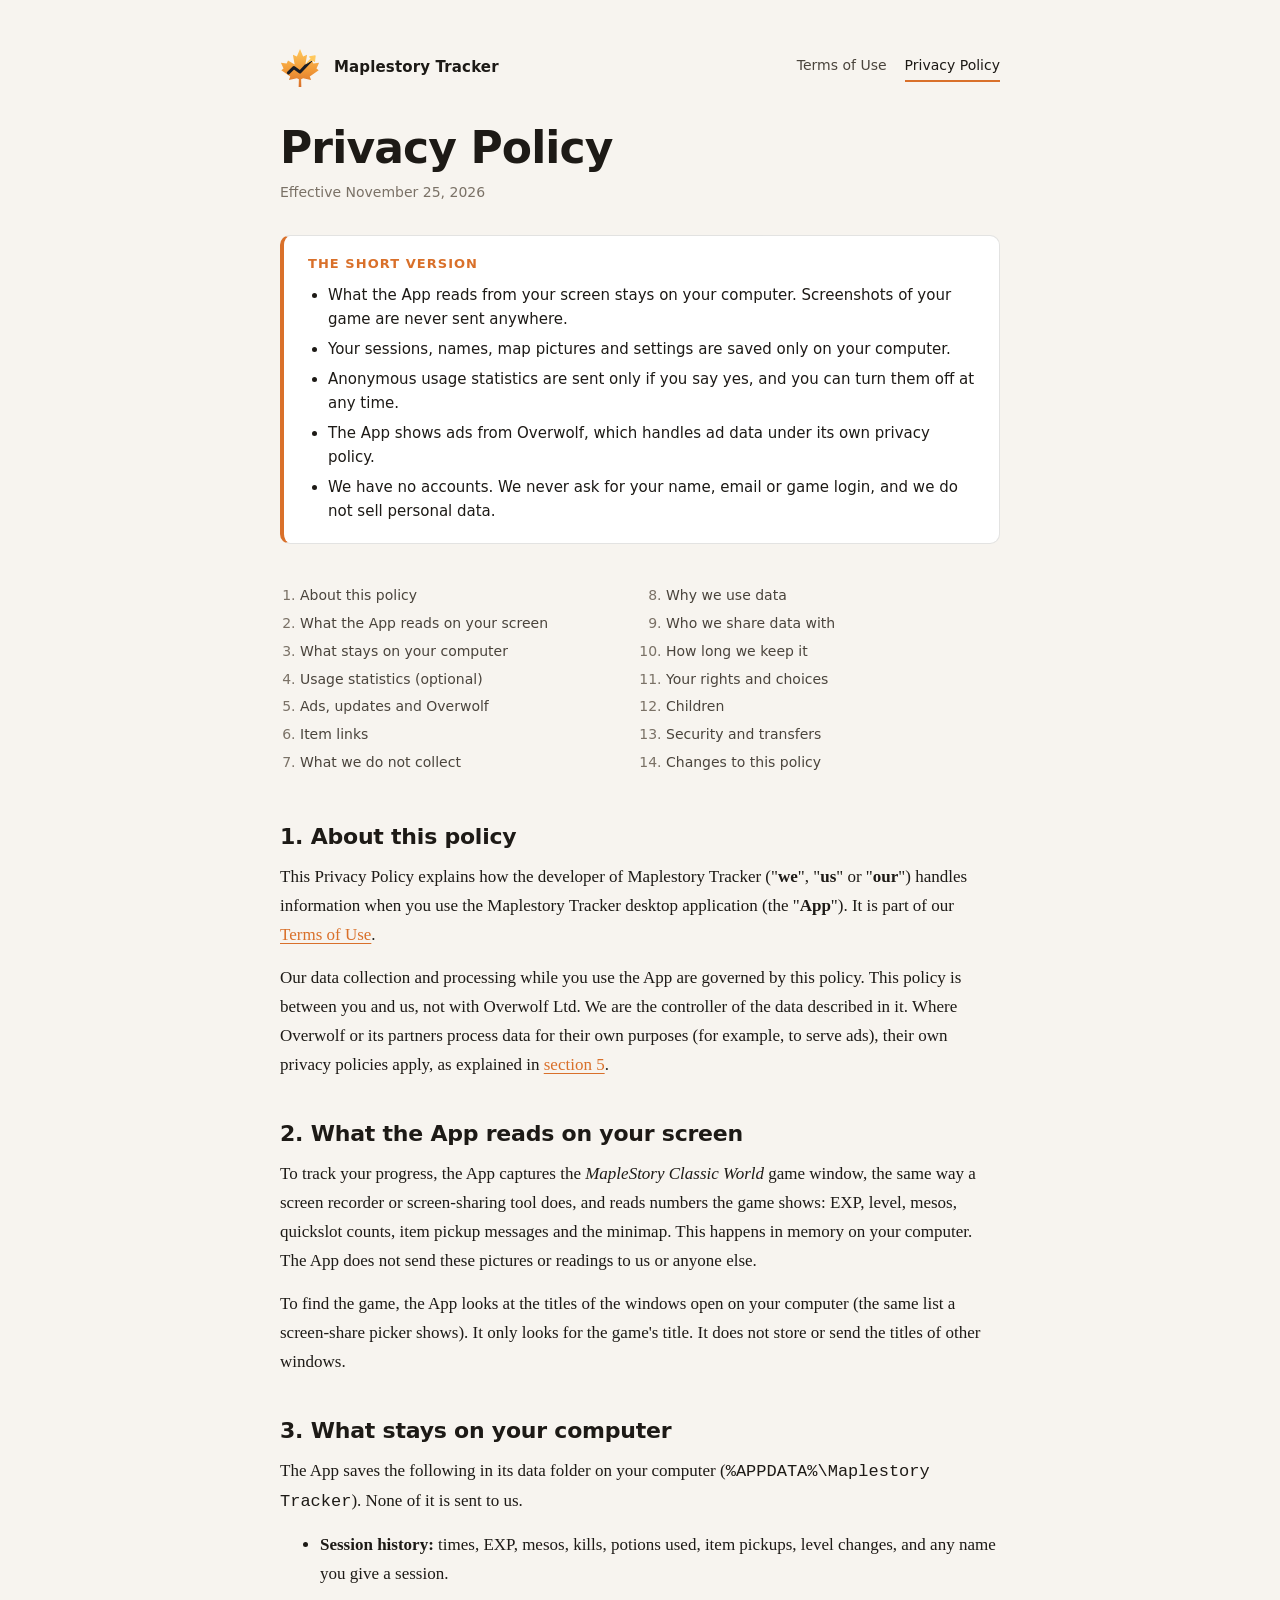
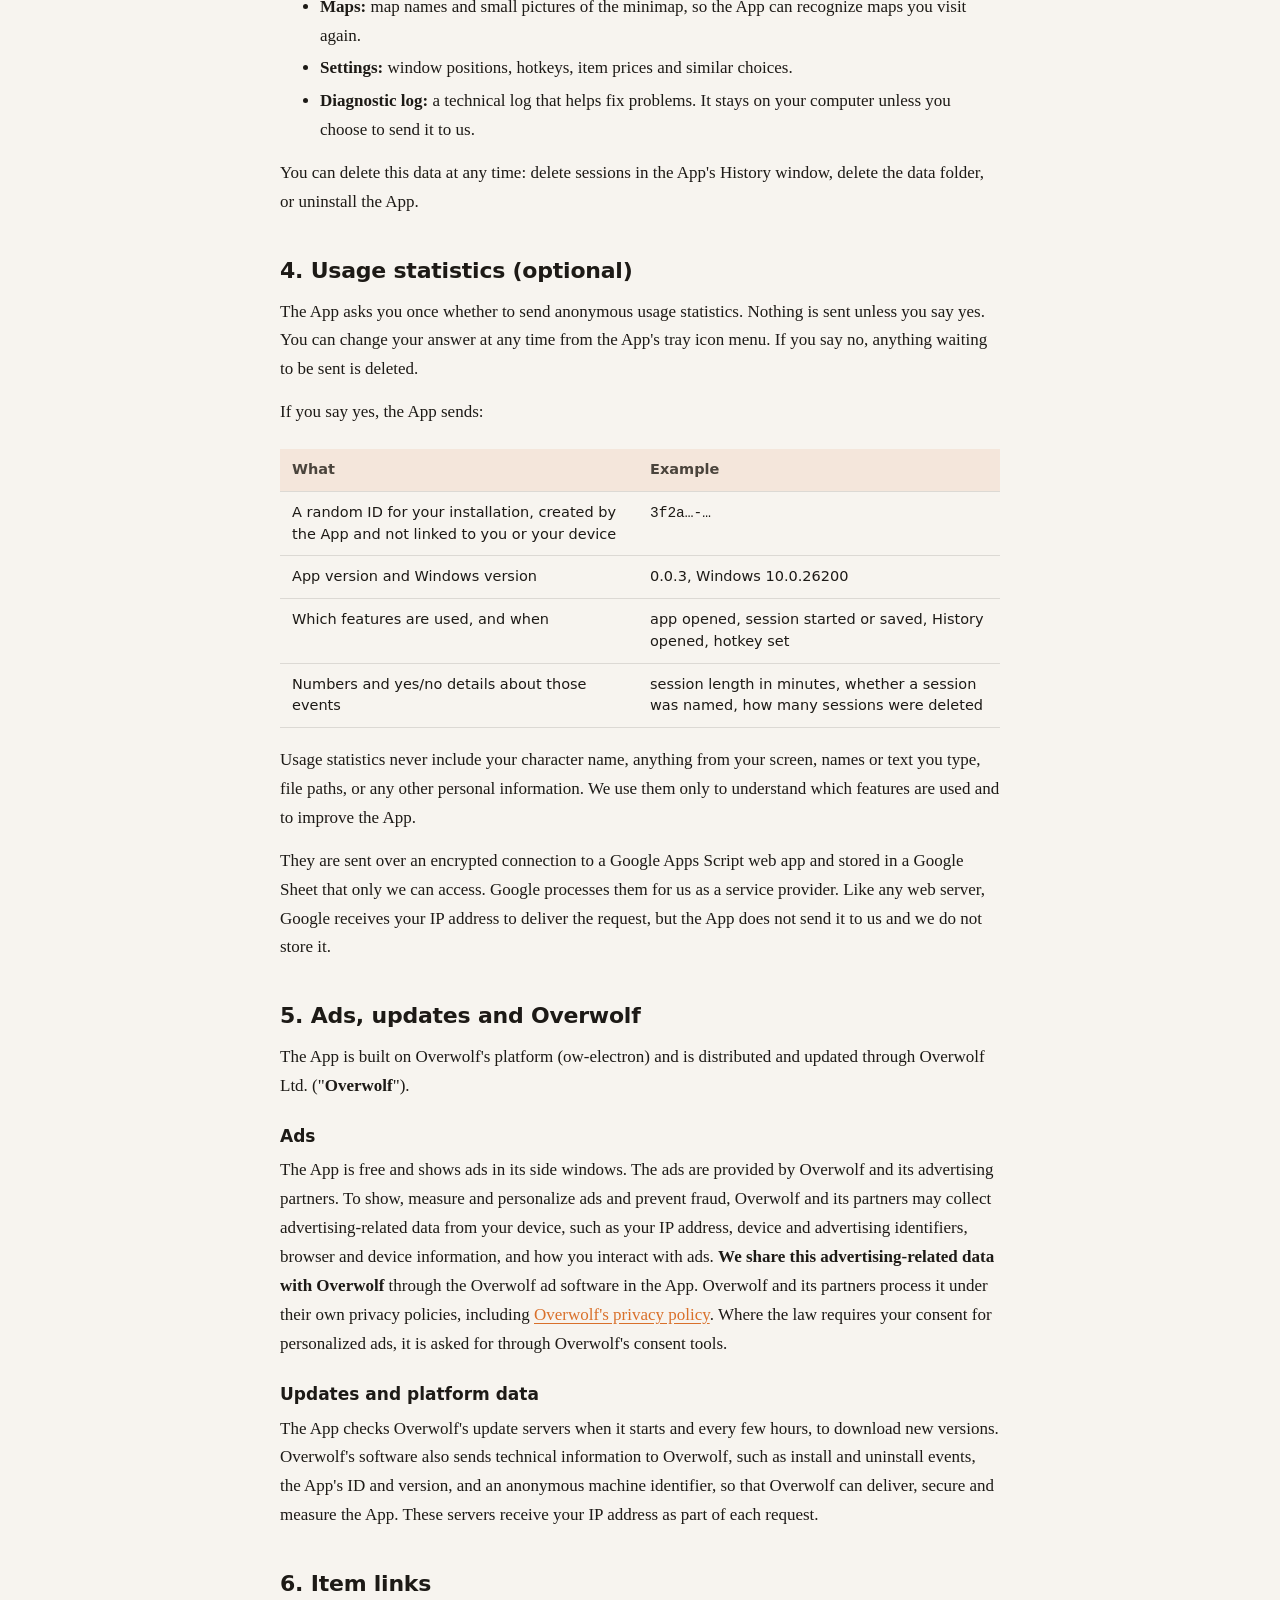
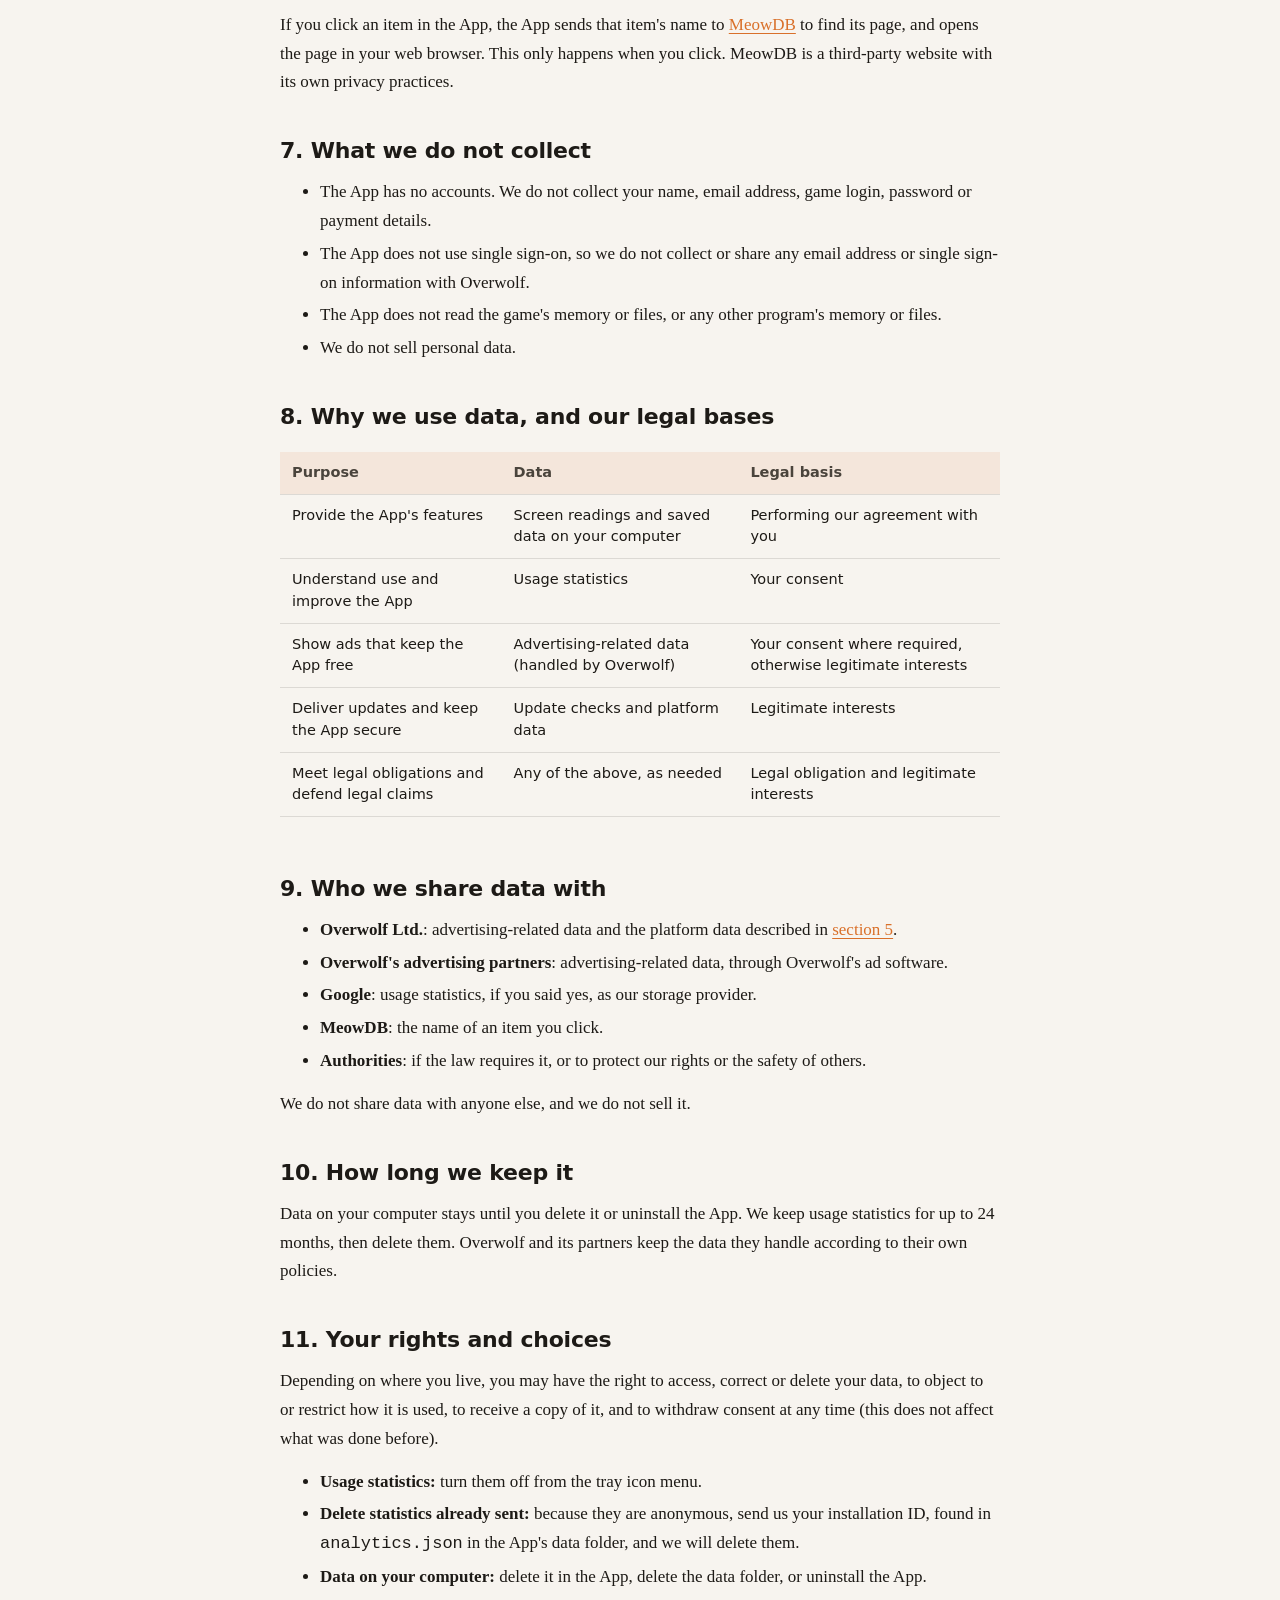
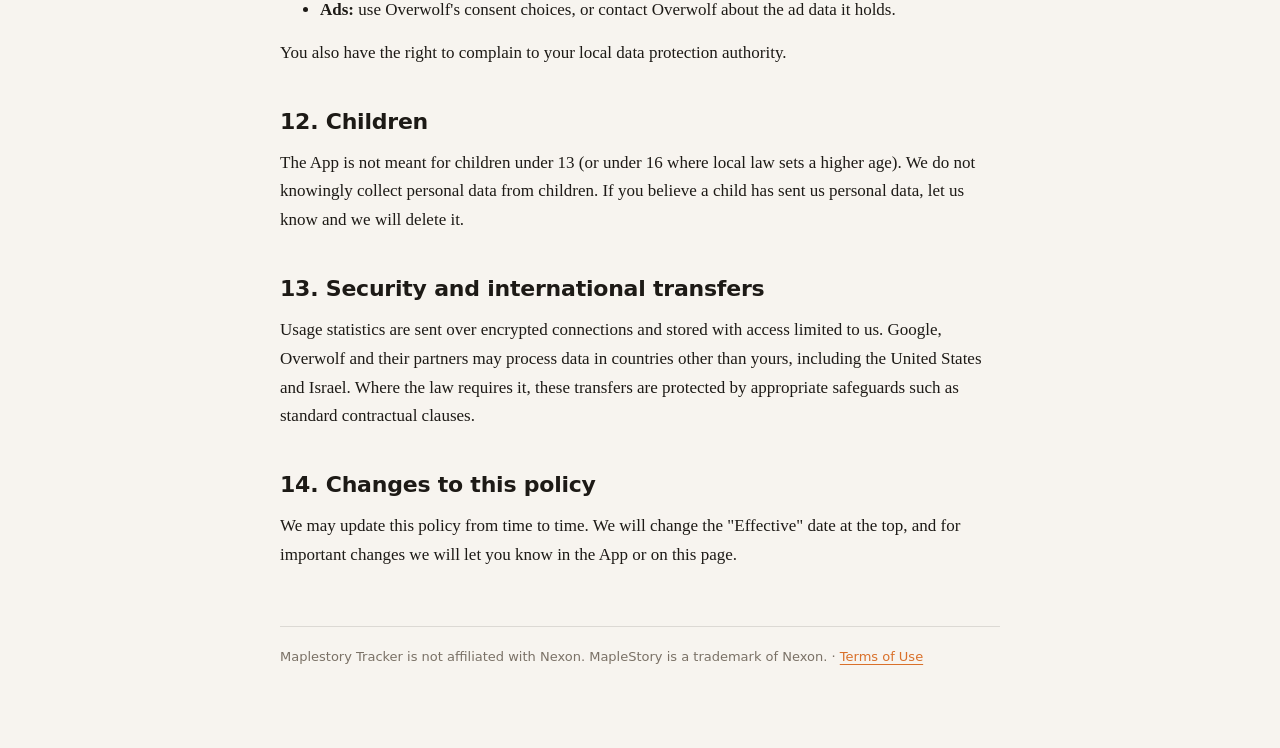
==== privacy.html @ 8491418f "Add Terms of Use and Privacy Policy for Maplestory Tracker" ====
<!doctype html>
<html lang="en">
  <head>
    <meta charset="utf-8" />
    <meta name="viewport" content="width=device-width, initial-scale=1" />
    <title>Privacy Policy - Maplestory Tracker</title>
    <meta name="description" content="What the Maplestory Tracker desktop app keeps, what it sends, and your choices." />
    <link rel="icon" href="icon.svg" type="image/svg+xml" />
    <link rel="stylesheet" href="legal.css" />
  </head>
  <body>
    <div class="page">
      <header class="masthead">
        <img class="mark" src="icon.svg" alt="" width="40" height="40" />
        <span class="app">Maplestory Tracker</span>
        <nav aria-label="Legal">
          <a href="terms.html">Terms of Use</a>
          <a href="privacy.html" aria-current="page">Privacy Policy</a>
        </nav>
      </header>

      <main>
        <h1>Privacy Policy</h1>
        <p class="dates">Effective November 25, 2026</p>

        <aside class="summary" aria-labelledby="summary-title">
          <h2 id="summary-title">The short version</h2>
          <ul>
            <li>What the App reads from your screen stays on your computer. Screenshots of your game are never sent anywhere.</li>
            <li>Your sessions, names, map pictures and settings are saved only on your computer.</li>
            <li>Anonymous usage statistics are sent only if you say yes, and you can turn them off at any time.</li>
            <li>The App shows ads from Overwolf, which handles ad data under its own privacy policy.</li>
            <li>We have no accounts. We never ask for your name, email or game login, and we do not sell personal data.</li>
          </ul>
        </aside>

        <ol class="toc">
          <li><a href="#about">About this policy</a></li>
          <li><a href="#screen">What the App reads on your screen</a></li>
          <li><a href="#local">What stays on your computer</a></li>
          <li><a href="#stats">Usage statistics (optional)</a></li>
          <li><a href="#overwolf">Ads, updates and Overwolf</a></li>
          <li><a href="#links">Item links</a></li>
          <li><a href="#not">What we do not collect</a></li>
          <li><a href="#why">Why we use data</a></li>
          <li><a href="#sharing">Who we share data with</a></li>
          <li><a href="#keep">How long we keep it</a></li>
          <li><a href="#rights">Your rights and choices</a></li>
          <li><a href="#children">Children</a></li>
          <li><a href="#security">Security and transfers</a></li>
          <li><a href="#changes">Changes to this policy</a></li>
        </ol>

        <section id="about">
          <h2>1. About this policy</h2>
          <p>
            This Privacy Policy explains how the developer of Maplestory Tracker ("<strong>we</strong>", "<strong>us</strong>"
            or "<strong>our</strong>") handles information when you use the Maplestory Tracker desktop application (the
            "<strong>App</strong>"). It is part of our <a href="terms.html">Terms of Use</a>.
          </p>
          <p>
            Our data collection and processing while you use the App are governed by this policy. This policy is between you and
            us, not with Overwolf Ltd. We are the controller of the data described in it. Where Overwolf or its partners process data
            for their own purposes (for example, to serve ads), their own privacy policies apply, as explained in
            <a href="#overwolf">section 5</a>.
          </p>
        </section>

        <section id="screen">
          <h2>2. What the App reads on your screen</h2>
          <p>
            To track your progress, the App captures the <em>MapleStory Classic World</em> game window, the same way a screen
            recorder or screen-sharing tool does, and reads numbers the game shows: EXP, level, mesos, quickslot counts, item pickup
            messages and the minimap. This happens in memory on your computer. The App does not send these pictures or readings to us
            or anyone else.
          </p>
          <p>
            To find the game, the App looks at the titles of the windows open on your computer (the same list a screen-share picker
            shows). It only looks for the game's title. It does not store or send the titles of other windows.
          </p>
        </section>

        <section id="local">
          <h2>3. What stays on your computer</h2>
          <p>
            The App saves the following in its data folder on your computer
            (<code>%APPDATA%\Maplestory Tracker</code>). None of it is sent to us.
          </p>
          <ul>
            <li><strong>Session history:</strong> times, EXP, mesos, kills, potions used, item pickups, level changes, and any name you give a session.</li>
            <li><strong>Maps:</strong> map names and small pictures of the minimap, so the App can recognize maps you visit again.</li>
            <li><strong>Settings:</strong> window positions, hotkeys, item prices and similar choices.</li>
            <li><strong>Diagnostic log:</strong> a technical log that helps fix problems. It stays on your computer unless you choose to send it to us.</li>
          </ul>
          <p>
            You can delete this data at any time: delete sessions in the App's History window, delete the data folder, or uninstall
            the App.
          </p>
        </section>

        <section id="stats">
          <h2>4. Usage statistics (optional)</h2>
          <p>
            The App asks you once whether to send anonymous usage statistics. Nothing is sent unless you say yes. You can change your
            answer at any time from the App's tray icon menu. If you say no, anything waiting to be sent is deleted.
          </p>
          <p>If you say yes, the App sends:</p>
          <div class="table-wrap">
            <table>
              <thead>
                <tr><th scope="col">What</th><th scope="col">Example</th></tr>
              </thead>
              <tbody>
                <tr><td>A random ID for your installation, created by the App and not linked to you or your device</td><td><code>3f2a…-…</code></td></tr>
                <tr><td>App version and Windows version</td><td>0.0.3, Windows 10.0.26200</td></tr>
                <tr><td>Which features are used, and when</td><td>app opened, session started or saved, History opened, hotkey set</td></tr>
                <tr><td>Numbers and yes/no details about those events</td><td>session length in minutes, whether a session was named, how many sessions were deleted</td></tr>
              </tbody>
            </table>
          </div>
          <p>
            Usage statistics never include your character name, anything from your screen, names or text you type, file paths, or
            any other personal information. We use them only to understand which features are used and to improve the App.
          </p>
          <p>
            They are sent over an encrypted connection to a Google Apps Script web app and stored in a Google Sheet that only we can
            access. Google processes them for us as a service provider. Like any web server, Google receives your IP address to
            deliver the request, but the App does not send it to us and we do not store it.
          </p>
        </section>

        <section id="overwolf">
          <h2>5. Ads, updates and Overwolf</h2>
          <p>
            The App is built on Overwolf's platform (ow-electron) and is distributed and updated through Overwolf Ltd.
            ("<strong>Overwolf</strong>").
          </p>
          <h3>Ads</h3>
          <p>
            The App is free and shows ads in its side windows. The ads are provided by Overwolf and its advertising partners. To show,
            measure and personalize ads and prevent fraud, Overwolf and its partners may collect advertising-related data from your
            device, such as your IP address, device and advertising identifiers, browser and device information, and how you interact
            with ads. <strong>We share this advertising-related data with Overwolf</strong> through the Overwolf ad software in the
            App. Overwolf and its partners process it under their own privacy policies, including
            <a href="https://legal.overwolf.com/">Overwolf's privacy policy</a>. Where the law requires your consent for
            personalized ads, it is asked for through Overwolf's consent tools.
          </p>
          <h3>Updates and platform data</h3>
          <p>
            The App checks Overwolf's update servers when it starts and every few hours, to download new versions. Overwolf's software
            also sends technical information to Overwolf, such as install and uninstall events, the App's ID and version, and an
            anonymous machine identifier, so that Overwolf can deliver, secure and measure the App. These servers receive your IP
            address as part of each request.
          </p>
        </section>

        <section id="links">
          <h2>6. Item links</h2>
          <p>
            If you click an item in the App, the App sends that item's name to <a href="https://meowdb.com/msclassic">MeowDB</a> to
            find its page, and opens the page in your web browser. This only happens when you click. MeowDB is a third-party website
            with its own privacy practices.
          </p>
        </section>

        <section id="not">
          <h2>7. What we do not collect</h2>
          <ul>
            <li>The App has no accounts. We do not collect your name, email address, game login, password or payment details.</li>
            <li>The App does not use single sign-on, so we do not collect or share any email address or single sign-on information with Overwolf.</li>
            <li>The App does not read the game's memory or files, or any other program's memory or files.</li>
            <li>We do not sell personal data.</li>
          </ul>
        </section>

        <section id="why">
          <h2>8. Why we use data, and our legal bases</h2>
          <div class="table-wrap">
            <table>
              <thead>
                <tr><th scope="col">Purpose</th><th scope="col">Data</th><th scope="col">Legal basis</th></tr>
              </thead>
              <tbody>
                <tr><td>Provide the App's features</td><td>Screen readings and saved data on your computer</td><td>Performing our agreement with you</td></tr>
                <tr><td>Understand use and improve the App</td><td>Usage statistics</td><td>Your consent</td></tr>
                <tr><td>Show ads that keep the App free</td><td>Advertising-related data (handled by Overwolf)</td><td>Your consent where required, otherwise legitimate interests</td></tr>
                <tr><td>Deliver updates and keep the App secure</td><td>Update checks and platform data</td><td>Legitimate interests</td></tr>
                <tr><td>Meet legal obligations and defend legal claims</td><td>Any of the above, as needed</td><td>Legal obligation and legitimate interests</td></tr>
              </tbody>
            </table>
          </div>
        </section>

        <section id="sharing">
          <h2>9. Who we share data with</h2>
          <ul>
            <li><strong>Overwolf Ltd.</strong>: advertising-related data and the platform data described in <a href="#overwolf">section 5</a>.</li>
            <li><strong>Overwolf's advertising partners</strong>: advertising-related data, through Overwolf's ad software.</li>
            <li><strong>Google</strong>: usage statistics, if you said yes, as our storage provider.</li>
            <li><strong>MeowDB</strong>: the name of an item you click.</li>
            <li><strong>Authorities</strong>: if the law requires it, or to protect our rights or the safety of others.</li>
          </ul>
          <p>We do not share data with anyone else, and we do not sell it.</p>
        </section>

        <section id="keep">
          <h2>10. How long we keep it</h2>
          <p>
            Data on your computer stays until you delete it or uninstall the App. We keep usage statistics for up to
            24 months, then delete them. Overwolf and its partners keep the data they handle according to
            their own policies.
          </p>
        </section>

        <section id="rights">
          <h2>11. Your rights and choices</h2>
          <p>
            Depending on where you live, you may have the right to access, correct or delete your data, to object to or restrict how
            it is used, to receive a copy of it, and to withdraw consent at any time (this does not affect what was done before).
          </p>
          <ul>
            <li><strong>Usage statistics:</strong> turn them off from the tray icon menu.</li>
            <li>
              <strong>Delete statistics already sent:</strong> because they are anonymous, send us your installation ID, found in
              <code>analytics.json</code> in the App's data folder, and we will delete them.
            </li>
            <li><strong>Data on your computer:</strong> delete it in the App, delete the data folder, or uninstall the App.</li>
            <li><strong>Ads:</strong> use Overwolf's consent choices, or contact Overwolf about the ad data it holds.</li>
          </ul>
          <p>You also have the right to complain to your local data protection authority.</p>
        </section>

        <section id="children">
          <h2>12. Children</h2>
          <p>
            The App is not meant for children under 13 (or under 16 where local law sets a higher age). We do not knowingly collect
            personal data from children. If you believe a child has sent us personal data, let us know and we will delete it.
          </p>
        </section>

        <section id="security">
          <h2>13. Security and international transfers</h2>
          <p>
            Usage statistics are sent over encrypted connections and stored with access limited to us. Google, Overwolf and their
            partners may process data in countries other than yours, including the United States and Israel. Where the law requires
            it, these transfers are protected by appropriate safeguards such as standard contractual clauses.
          </p>
        </section>

        <section id="changes">
          <h2>14. Changes to this policy</h2>
          <p>
            We may update this policy from time to time. We will change the "Effective" date at the top, and for important changes we
            will let you know in the App or on this page.
          </p>
        </section>
      </main>

      <footer>
        Maplestory Tracker is not affiliated with Nexon. MapleStory is a trademark of Nexon.
        · <a href="terms.html">Terms of Use</a>
      </footer>
    </div>
  </body>
</html>
---- legal.css ----
/* Shared look for the Terms of Use and Privacy Policy pages. Plain static files: host the legal/ folder anywhere. */
:root {
  --bg: #f7f4ef;
  --panel: #ffffff;
  --ink: #1d1a16;
  --ink-soft: #4a443c;
  --ink-faint: #7a7166;
  --edge: rgba(29, 26, 22, 0.12);
  --maple: #d9702a;
  --maple-soft: rgba(217, 112, 42, 0.1);
  --font-ui: 'Segoe UI', system-ui, -apple-system, 'Helvetica Neue', Arial, sans-serif;
  --font-read: Georgia, 'Iowan Old Style', 'Palatino Linotype', serif;
  color-scheme: light;
}
@media (prefers-color-scheme: dark) {
  :root {
    --bg: #14161b;
    --panel: #1c1f26;
    --ink: #eceae6;
    --ink-soft: #c3beb6;
    --ink-faint: #8f8a82;
    --edge: rgba(255, 255, 255, 0.1);
    --maple: #f29b38;
    --maple-soft: rgba(242, 155, 56, 0.12);
    color-scheme: dark;
  }
}

* { box-sizing: border-box; }
html { -webkit-text-size-adjust: 100%; }
body {
  margin: 0;
  background: var(--bg);
  color: var(--ink);
  font: 17px/1.7 var(--font-read);
}

.page { max-width: 760px; margin: 0 auto; padding: 48px 20px 80px; }

.masthead { display: flex; align-items: center; gap: 14px; margin-bottom: 36px; font-family: var(--font-ui); }
.masthead .mark { width: 40px; height: 40px; flex: none; }
.masthead .app { font-size: 15px; font-weight: 600; letter-spacing: 0.01em; }
.masthead nav { margin-left: auto; display: flex; gap: 18px; font-size: 14px; }
.masthead nav a { color: var(--ink-soft); text-decoration: none; padding-bottom: 2px; border-bottom: 2px solid transparent; }
.masthead nav a:hover { color: var(--ink); }
.masthead nav a[aria-current='page'] { color: var(--ink); border-bottom-color: var(--maple); }

h1 { font: 700 clamp(32px, 5vw, 44px)/1.1 var(--font-ui); letter-spacing: -0.02em; margin: 0 0 10px; }
.dates { font: 14px/1.5 var(--font-ui); color: var(--ink-faint); margin: 0 0 32px; }

.summary {
  background: var(--panel);
  border: 1px solid var(--edge);
  border-left: 4px solid var(--maple);
  border-radius: 10px;
  padding: 20px 24px;
  margin: 0 0 40px;
  font-family: var(--font-ui);
  font-size: 15px;
  line-height: 1.6;
}
.summary h2 { font-size: 13px; letter-spacing: 0.08em; text-transform: uppercase; color: var(--maple); margin: 0 0 10px; }
.summary ul { margin: 0; padding-left: 20px; }
.summary li + li { margin-top: 6px; }
.summary .summary-note { margin: 10px 0 0; color: var(--ink-faint); font-size: 13.5px; }

.toc { font-family: var(--font-ui); font-size: 14px; margin: 0 0 44px; columns: 2 220px; column-gap: 32px; padding-left: 20px; }
.toc li { break-inside: avoid; margin-bottom: 4px; color: var(--ink-faint); }
.toc a { color: var(--ink-soft); text-decoration: none; }
.toc a:hover { color: var(--maple); }

section { margin-top: 40px; scroll-margin-top: 20px; }
h2 { font: 650 22px/1.3 var(--font-ui); margin: 0 0 12px; letter-spacing: -0.01em; }
h3 { font: 600 17px/1.4 var(--font-ui); margin: 24px 0 8px; }
p, ul, ol { margin: 0 0 14px; }
li + li { margin-top: 4px; }
a { color: var(--maple); text-underline-offset: 3px; }
strong { font-weight: 700; }
.caps { font-family: var(--font-ui); font-size: 14px; letter-spacing: 0.01em; }

table { width: 100%; border-collapse: collapse; margin: 8px 0 18px; font: 14.5px/1.5 var(--font-ui); }
th, td { text-align: left; vertical-align: top; padding: 10px 12px; border-bottom: 1px solid var(--edge); }
th { font-weight: 600; color: var(--ink-soft); background: var(--maple-soft); }
.table-wrap { overflow-x: auto; }

/* The landing page's list of documents. */
.doc-list { list-style: none; padding: 0; margin: 8px 0 0; font-family: var(--font-ui); }
.doc-list li { background: var(--panel); border: 1px solid var(--edge); border-radius: 10px; padding: 18px 22px; transition: border-color 120ms ease; }
.doc-list li + li { margin-top: 12px; }
.doc-list li:hover { border-color: var(--maple); }
.doc-list a { display: block; font-size: 19px; font-weight: 650; text-decoration: none; }
.doc-list span { display: block; color: var(--ink-soft); font-size: 15px; margin-top: 2px; }

footer { margin-top: 56px; padding-top: 20px; border-top: 1px solid var(--edge); font: 13px/1.6 var(--font-ui); color: var(--ink-faint); }

@media (max-width: 560px) {
  body { font-size: 16px; }
  .page { padding: 32px 16px 64px; }
  .masthead { flex-wrap: wrap; }
  .masthead nav { margin-left: 0; width: 100%; }
}
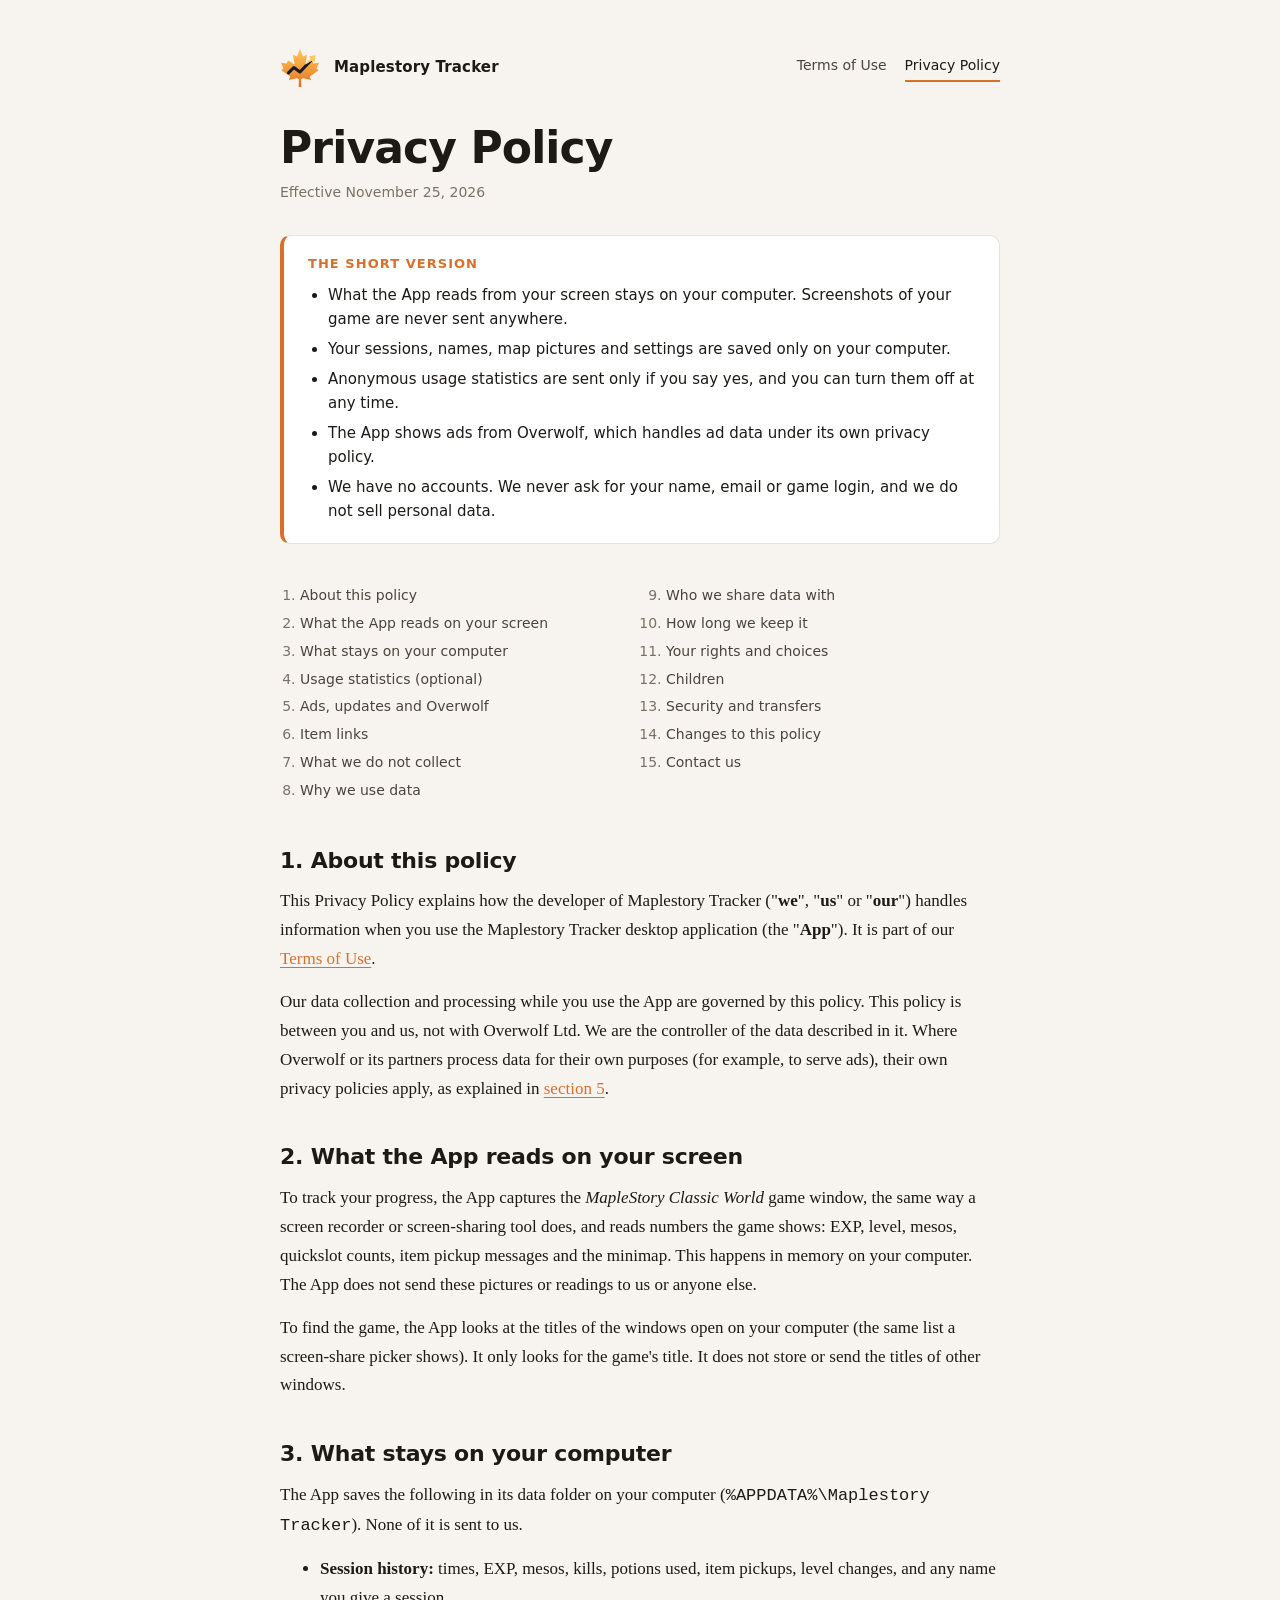
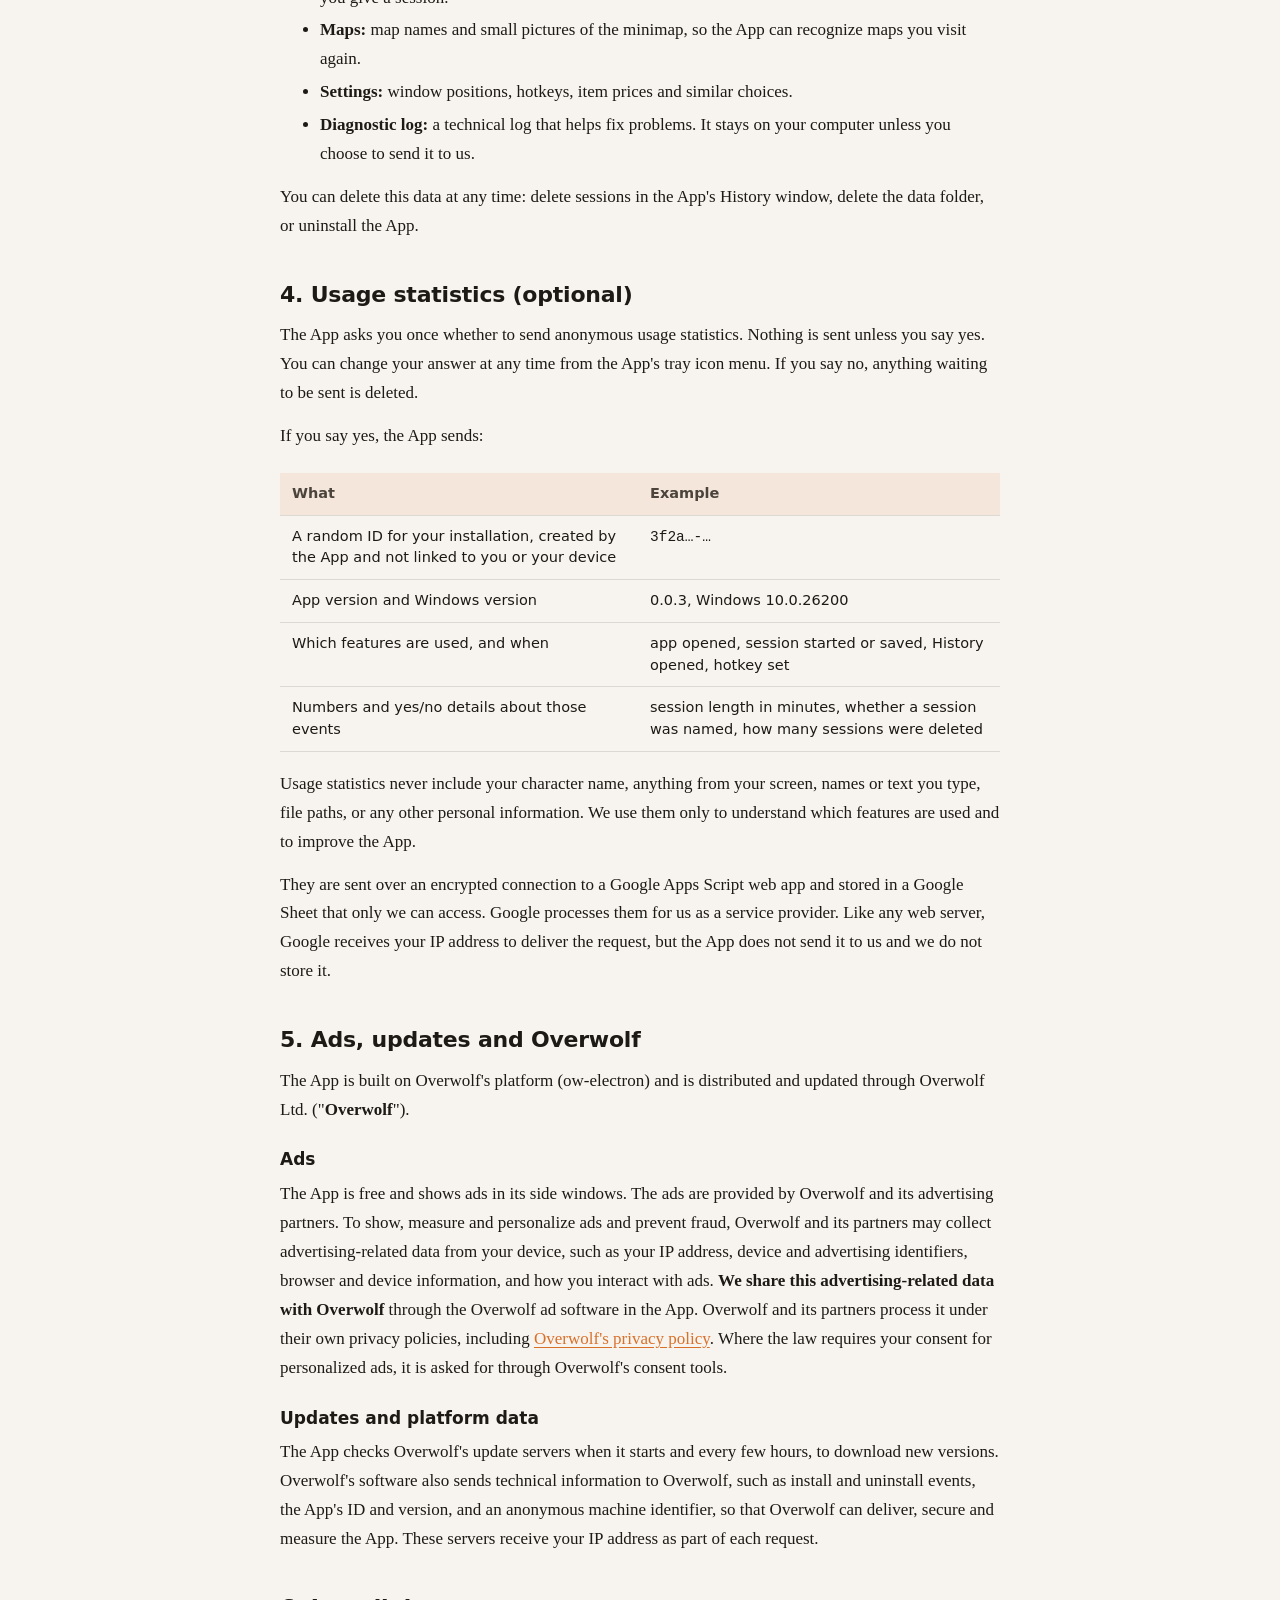
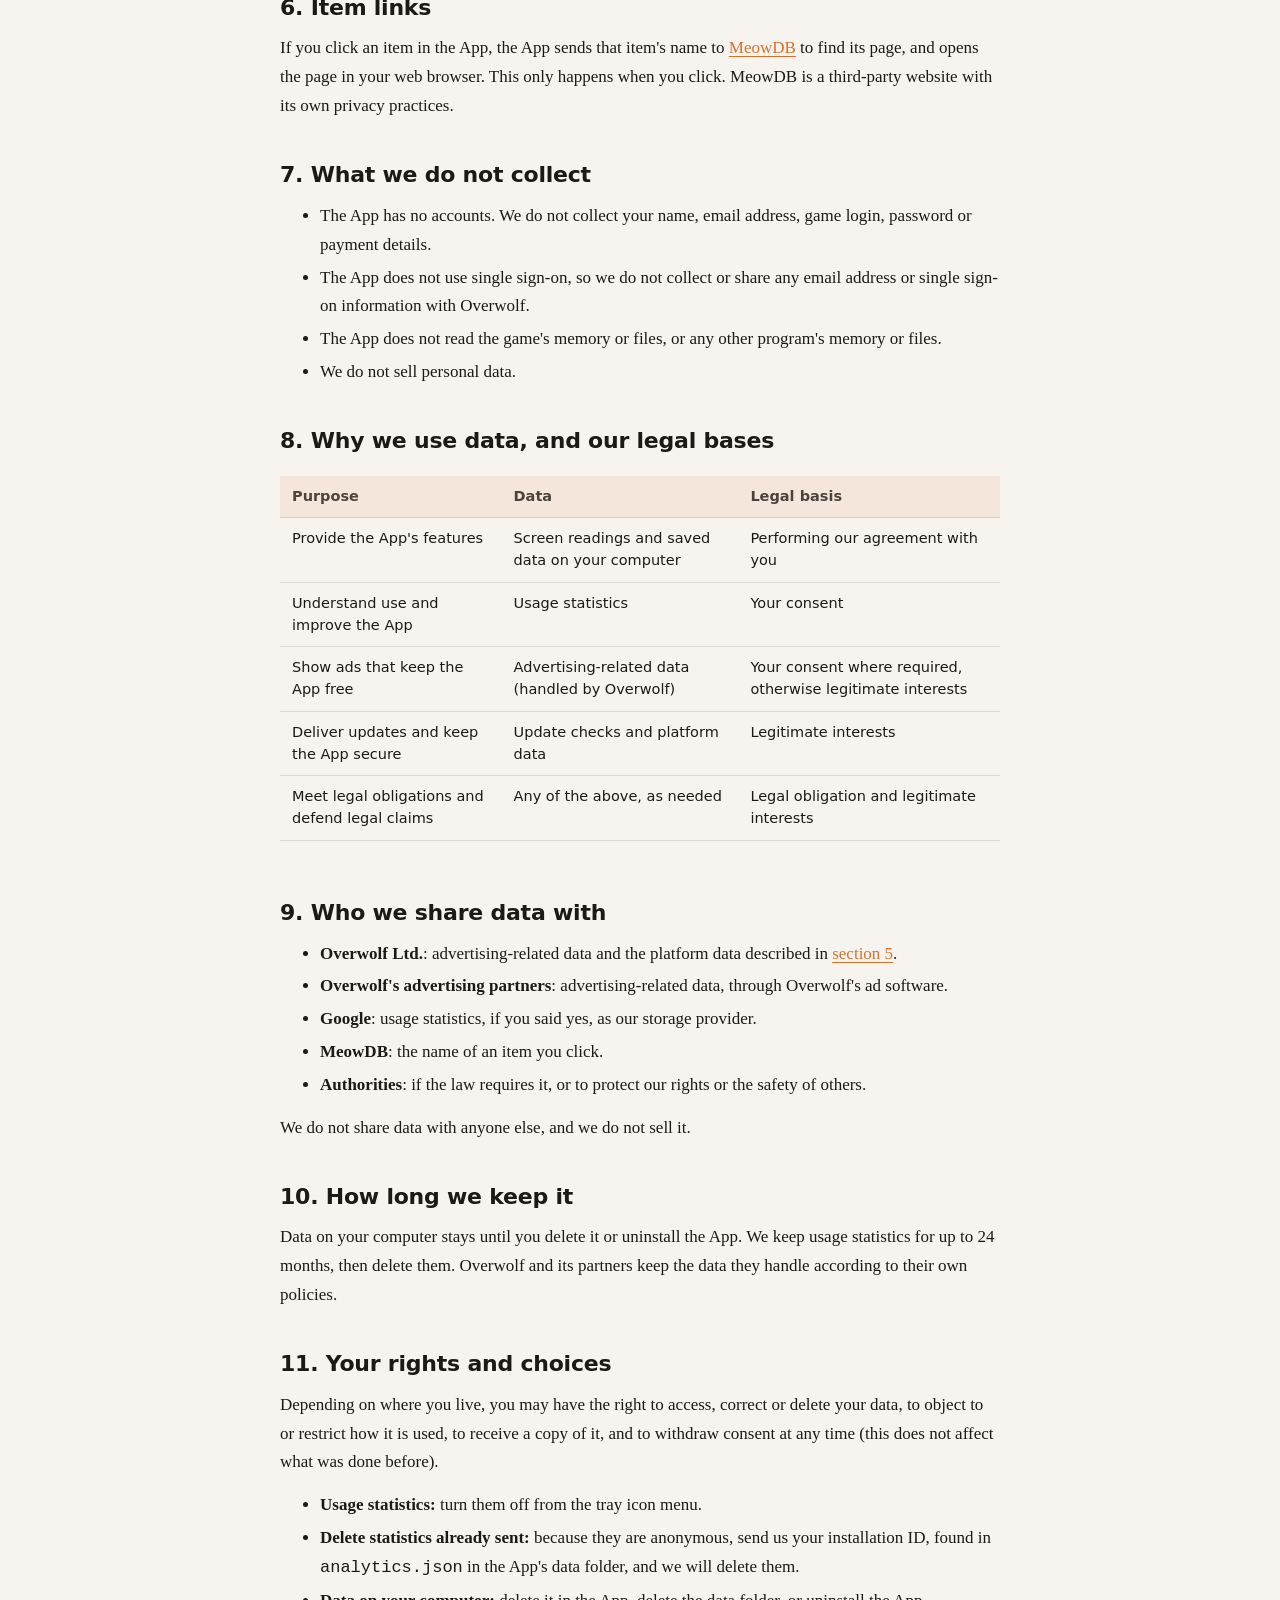
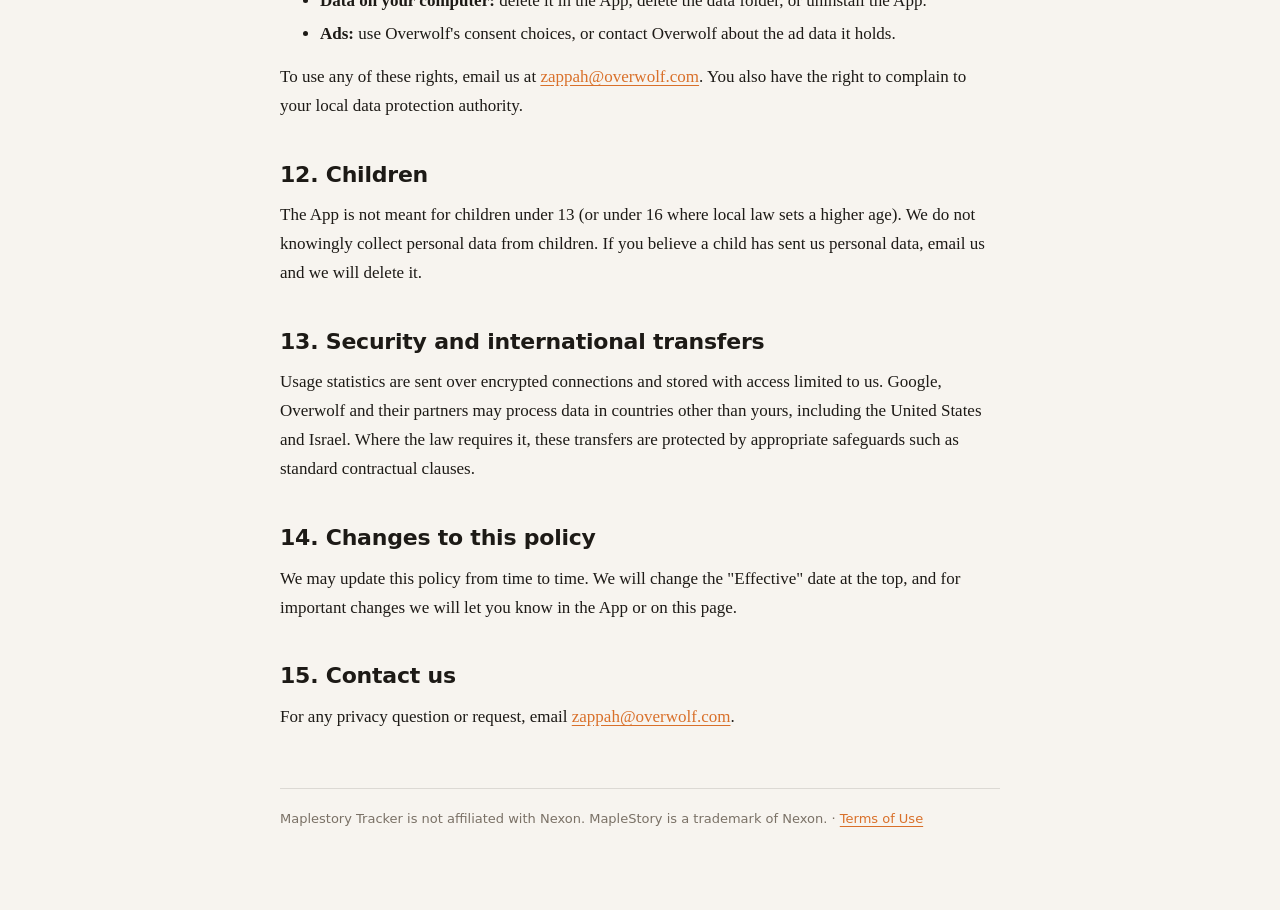
==== commit a34738b7: "Add a contact email to the Terms of Use and Privacy Policy" ====
--- a/privacy.html
+++ b/privacy.html
@@ -49,6 +49,7 @@
           <li><a href="#children">Children</a></li>
           <li><a href="#security">Security and transfers</a></li>
           <li><a href="#changes">Changes to this policy</a></li>
+          <li><a href="#contact">Contact us</a></li>
         </ol>
 
         <section id="about">
@@ -227,14 +228,17 @@
             <li><strong>Data on your computer:</strong> delete it in the App, delete the data folder, or uninstall the App.</li>
             <li><strong>Ads:</strong> use Overwolf's consent choices, or contact Overwolf about the ad data it holds.</li>
           </ul>
-          <p>You also have the right to complain to your local data protection authority.</p>
+          <p>
+            To use any of these rights, email us at <a href="mailto:zappah@overwolf.com">zappah@overwolf.com</a>. You also have the
+            right to complain to your local data protection authority.
+          </p>
         </section>
 
         <section id="children">
           <h2>12. Children</h2>
           <p>
             The App is not meant for children under 13 (or under 16 where local law sets a higher age). We do not knowingly collect
-            personal data from children. If you believe a child has sent us personal data, let us know and we will delete it.
+            personal data from children. If you believe a child has sent us personal data, email us and we will delete it.
           </p>
         </section>
 
@@ -252,6 +256,13 @@
           <p>
             We may update this policy from time to time. We will change the "Effective" date at the top, and for important changes we
             will let you know in the App or on this page.
+          </p>
+        </section>
+
+        <section id="contact">
+          <h2>15. Contact us</h2>
+          <p>
+            For any privacy question or request, email <a href="mailto:zappah@overwolf.com">zappah@overwolf.com</a>.
           </p>
         </section>
       </main>
